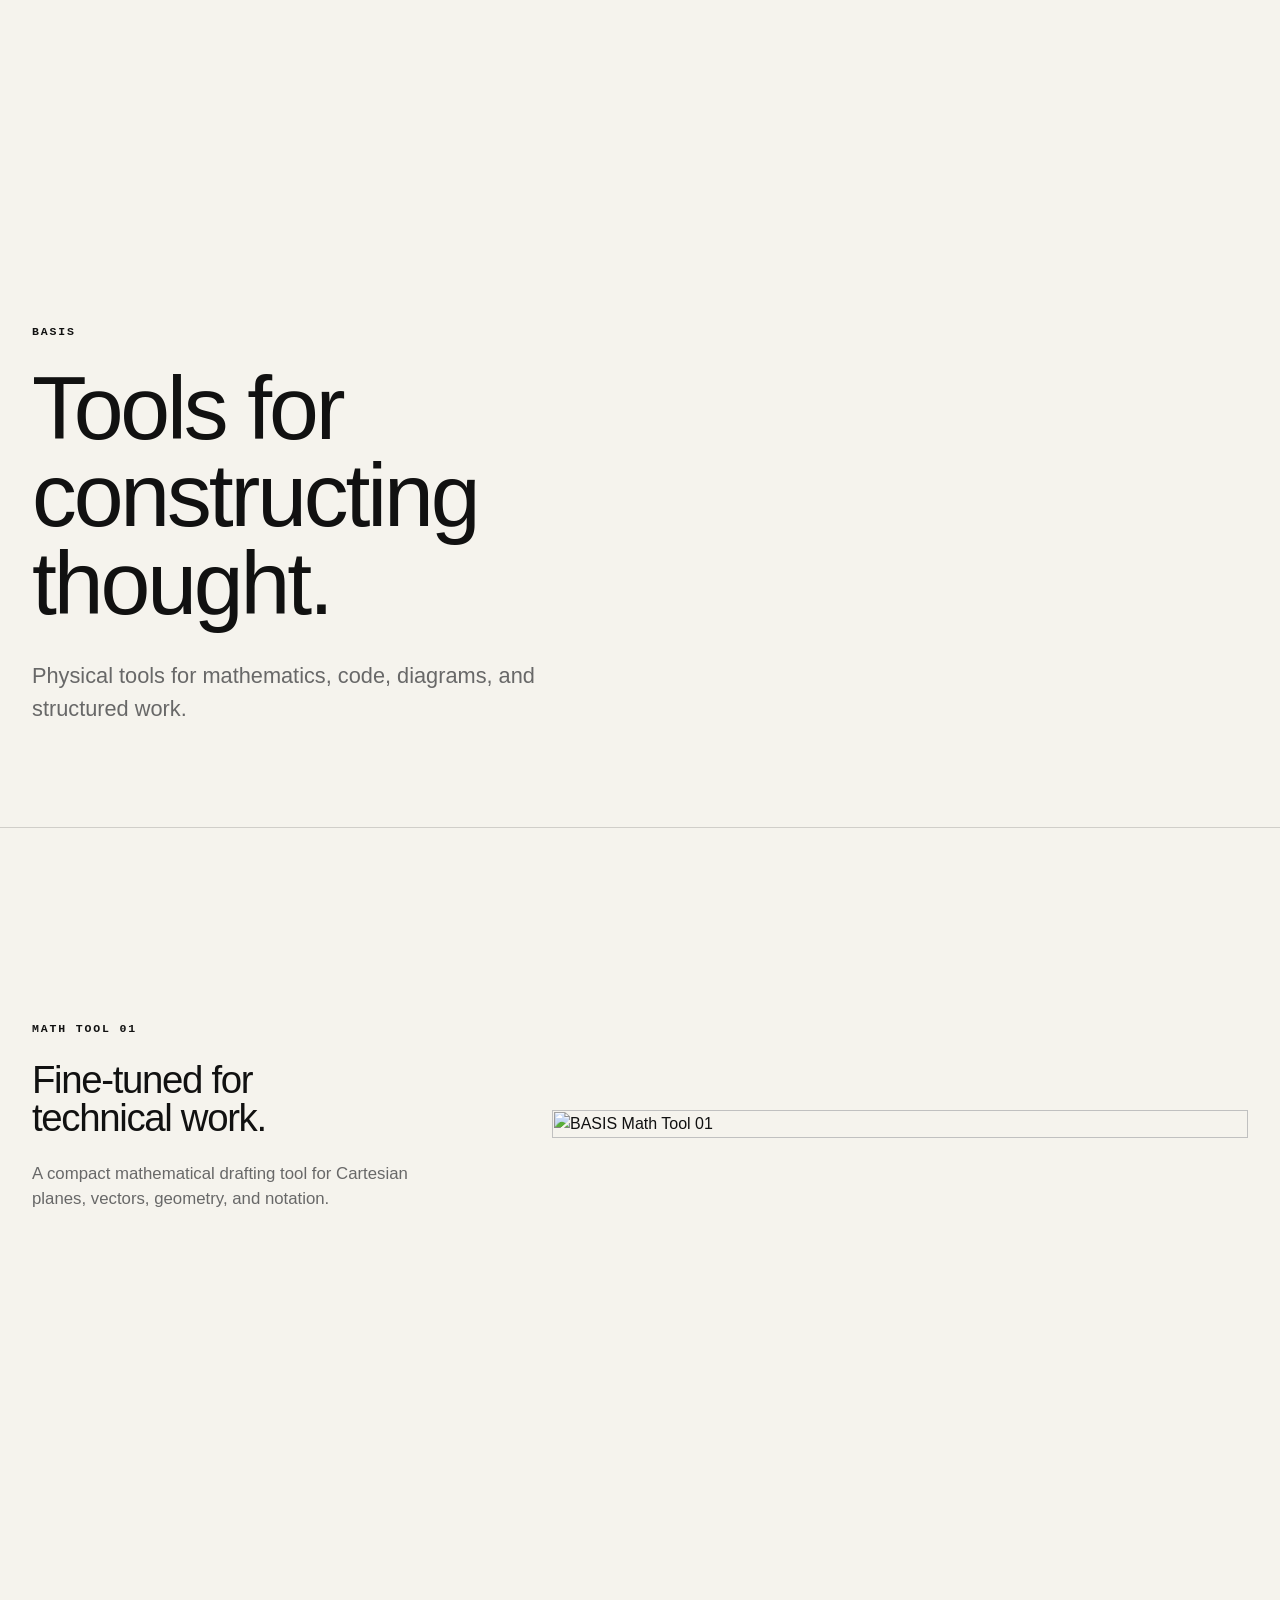
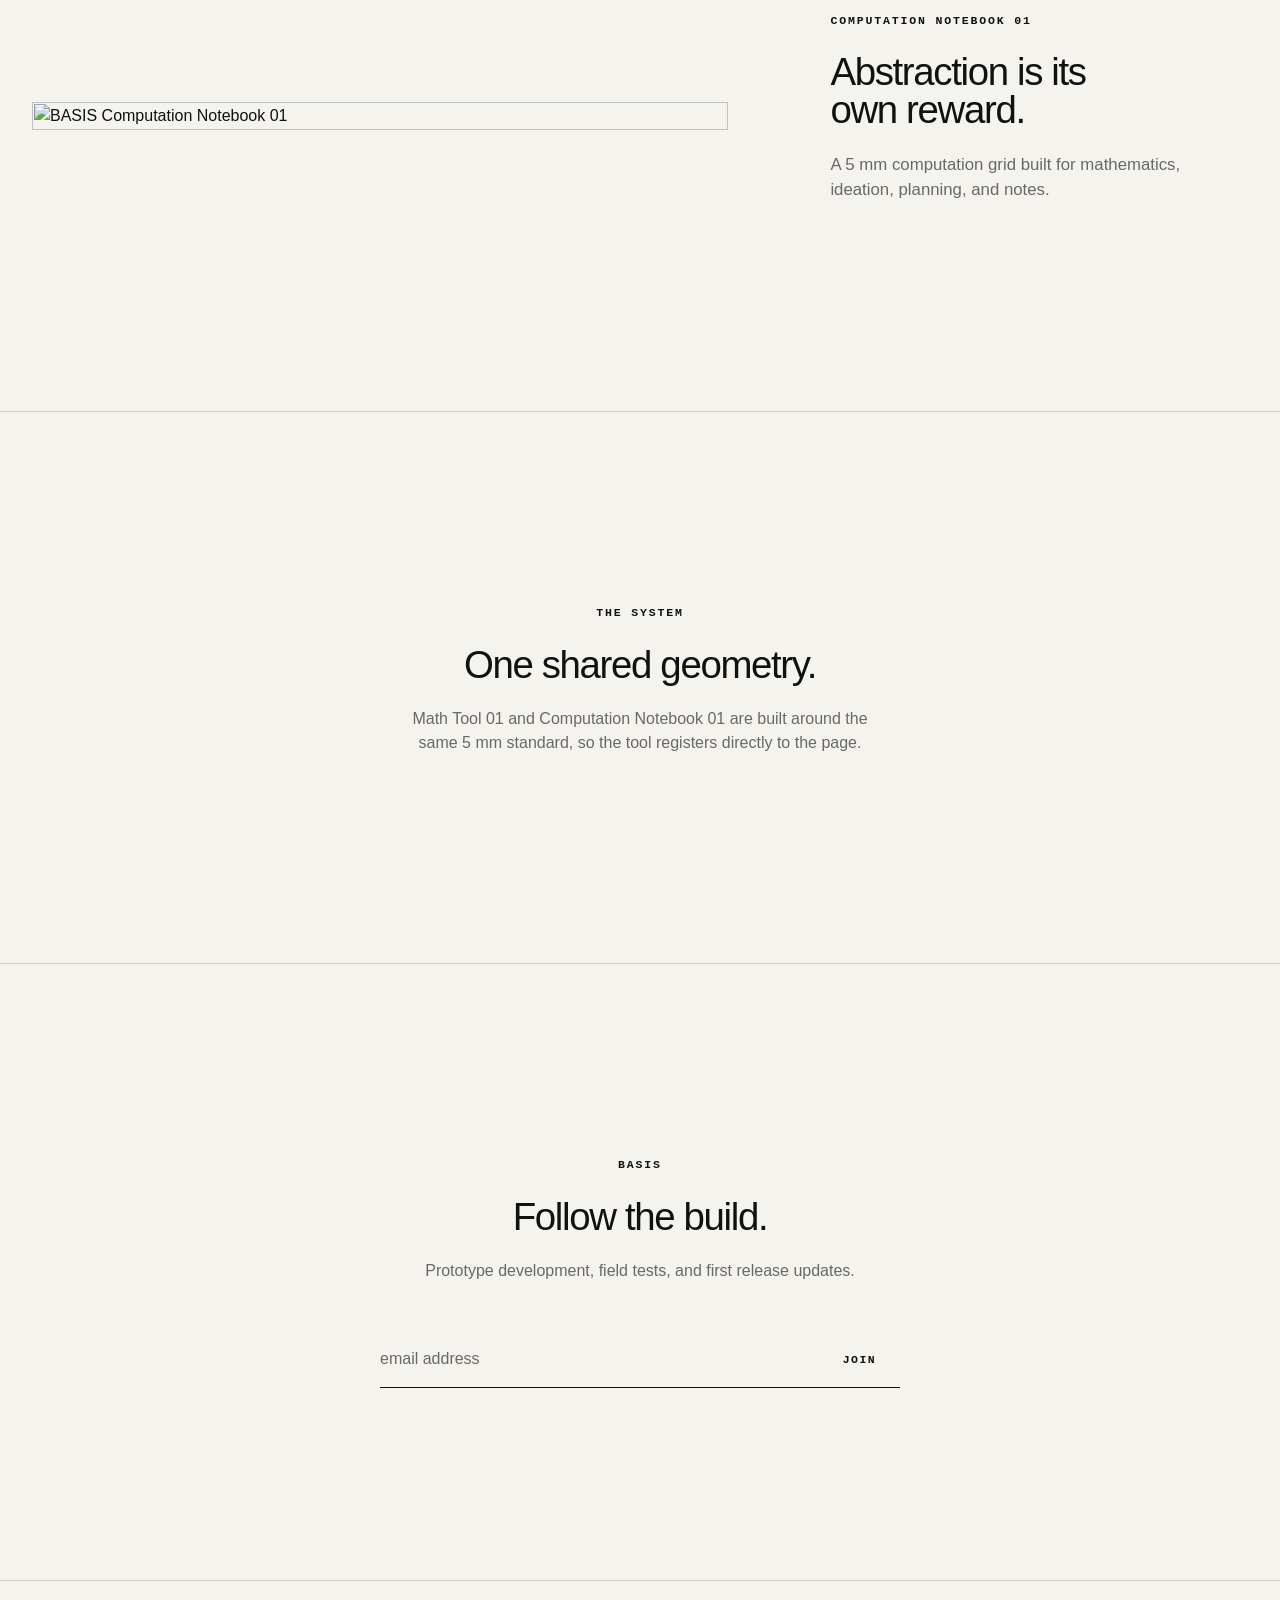
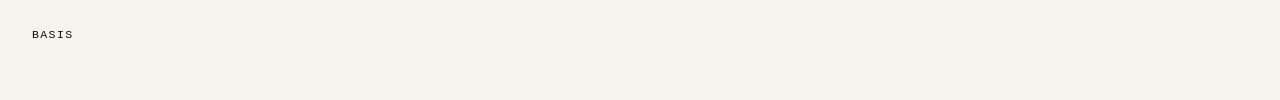
==== basis.html @ 5a394c7c "update 08.17" ====
<link rel="stylesheet" href="basis.css">

<!DOCTYPE html>
<html lang="en">
<head>
  <meta charset="UTF-8">
  <meta name="viewport" content="width=device-width, initial-scale=1.0">
  <title>BASIS — Fine-tuned for technical work</title>
  <link rel="stylesheet" href="basis.css">
</head>

<body>

  <header class="hero">
    <div class="hero-inner">
      <p class="eyebrow">BASIS</p>
      <h1>Tools for constructing thought.</h1>
      <p class="hero-copy">
        Physical tools for mathematics, code, diagrams, and structured work.
      </p>
    </div>
  </header>

  <main>

    <section class="product-section">
      <div class="product-copy">
        <p class="eyebrow">MATH TOOL 01</p>
        <h2>Fine-tuned for technical work.</h2>
        <p>
          A compact mathematical drafting tool for Cartesian planes,
          vectors, geometry, and notation.
        </p>
      </div>

      <div class="product-image">
        <img src="assets/math-tool.png" alt="BASIS Math Tool 01">
      </div>
    </section>

    <section class="product-section reverse">
      <div class="product-copy">
        <p class="eyebrow">COMPUTATION NOTEBOOK 01</p>
        <h2>Abstraction is its own reward.</h2>
        <p>
          A 5 mm computation grid built for mathematics, ideation,
          planning, and notes.
        </p>
      </div>

      <div class="product-image">
        <img src="assets/notebook.png" alt="BASIS Computation Notebook 01">
      </div>
    </section>

    <section class="system-section">
      <p class="eyebrow">THE SYSTEM</p>
      <h2>One shared geometry.</h2>
      <p>
        Math Tool 01 and Computation Notebook 01 are built around the
        same 5 mm standard, so the tool registers directly to the page.
      </p>
    </section>

    <section class="signup-section">
      <p class="eyebrow">BASIS</p>
      <h2>Follow the build.</h2>
      <p>Prototype development, field tests, and first release updates.</p>

      <form>
        <input type="email" placeholder="email address">
        <button type="submit">Join</button>
      </form>
    </section>

  </main>

  <footer>
    <p>BASIS</p>
  </footer>

</body>
</html>
---- basis.css ----
/* =========================================================
   BASIS
   Global stylesheet / design system
   ========================================================= */


/* =========================================================
   1. DESIGN TOKENS
   Change these first when modifying the whole site.
   ========================================================= */

:root {
  /* Color */
  --color-bg: #f5f3ed;
  --color-surface: #ffffff;
  --color-text: #111111;
  --color-text-muted: #686868;
  --color-line: rgba(17, 17, 17, 0.16);
  --color-line-strong: rgba(17, 17, 17, 0.38);
  --color-inverse: #f5f3ed;

  /* Typography */
  --font-sans:
    "Helvetica Neue",
    Helvetica,
    Arial,
    sans-serif;

  --font-mono:
    "SFMono-Regular",
    Consolas,
    "Liberation Mono",
    Menlo,
    monospace;

  --font-size-xs: 0.72rem;
  --font-size-sm: 0.88rem;
  --font-size-base: 1rem;
  --font-size-md: 1.2rem;
  --font-size-lg: clamp(1.8rem, 3vw, 3rem);
  --font-size-xl: clamp(3rem, 7vw, 7rem);

  /* Width */
  --container-width: 1280px;
  --container-narrow: 760px;

  /* Spacing */
  --space-1: 0.5rem;
  --space-2: 0.75rem;
  --space-3: 1rem;
  --space-4: 1.5rem;
  --space-5: 2rem;
  --space-6: 3rem;
  --space-7: 5rem;
  --space-8: 8rem;
  --space-9: 12rem;

  /* Shape */
  --radius-sm: 4px;
  --radius-md: 8px;

  /* Motion */
  --transition-fast: 160ms ease;
  --transition-base: 280ms ease;

  /* Grid */
  --basis-grid-size: 20px;
  --basis-grid-color: rgba(17, 17, 17, 0.045);
}


/* =========================================================
   2. RESET
   ========================================================= */

*,
*::before,
*::after {
  box-sizing: border-box;
}

html {
  scroll-behavior: smooth;
}

body {
  margin: 0;
  background: var(--color-bg);
  color: var(--color-text);
  font-family: var(--font-sans);
  font-size: var(--font-size-base);
  line-height: 1.5;
  -webkit-font-smoothing: antialiased;
  text-rendering: optimizeLegibility;
}

img,
svg,
video {
  display: block;
  max-width: 100%;
}

img {
  height: auto;
}

button,
input,
textarea,
select {
  font: inherit;
}

a {
  color: inherit;
  text-decoration: none;
}

p,
h1,
h2,
h3,
h4 {
  margin-top: 0;
}

button {
  cursor: pointer;
}


/* =========================================================
   3. GLOBAL TYPOGRAPHY
   ========================================================= */

h1,
h2,
h3 {
  font-weight: 500;
  letter-spacing: -0.035em;
  line-height: 0.98;
}

h1 {
  font-size: var(--font-size-xl);
  max-width: 11ch;
  margin-bottom: var(--space-5);
}

h2 {
  font-size: var(--font-size-lg);
  max-width: 14ch;
  margin-bottom: var(--space-4);
}

h3 {
  font-size: var(--font-size-md);
}

p {
  max-width: 58ch;
}

.eyebrow {
  margin-bottom: var(--space-4);

  font-family: var(--font-mono);
  font-size: var(--font-size-xs);
  font-weight: 600;
  letter-spacing: 0.16em;
  text-transform: uppercase;
}

.text-muted {
  color: var(--color-text-muted);
}

.text-mono {
  font-family: var(--font-mono);
}


/* =========================================================
   4. SITE-WIDE LAYOUT HOOKS
   ========================================================= */

.container {
  width: min(
    calc(100% - 2 * var(--space-5)),
    var(--container-width)
  );

  margin-inline: auto;
}

.container-narrow {
  width: min(
    calc(100% - 2 * var(--space-5)),
    var(--container-narrow)
  );

  margin-inline: auto;
}

.section {
  padding-block: var(--space-8);
}

.section-large {
  padding-block: var(--space-9);
}

.section-border {
  border-top: 1px solid var(--color-line);
}

.section-dark {
  background: var(--color-text);
  color: var(--color-inverse);
}


/* =========================================================
   5. OPTIONAL BASIS GRID
   Add class="basis-grid" to any section.
   ========================================================= */

.basis-grid {
  background-image:
    linear-gradient(
      to right,
      var(--basis-grid-color) 1px,
      transparent 1px
    ),
    linear-gradient(
      to bottom,
      var(--basis-grid-color) 1px,
      transparent 1px
    );

  background-size:
    var(--basis-grid-size)
    var(--basis-grid-size);
}


/* =========================================================
   6. HERO
   ========================================================= */

.hero {
  min-height: 92vh;

  display: flex;
  align-items: flex-end;

  padding:
    var(--space-7)
    var(--space-5);

  border-bottom: 1px solid var(--color-line);
}

.hero-inner {
  width: min(100%, var(--container-width));
  margin-inline: auto;
}

.hero-copy {
  max-width: 42ch;

  font-size: clamp(1.05rem, 1.7vw, 1.45rem);
  color: var(--color-text-muted);
}


/* =========================================================
   7. PRODUCT SECTIONS
   Reusable for any future BASIS product.
   ========================================================= */

.product-section {
  width: min(
    calc(100% - 2 * var(--space-5)),
    var(--container-width)
  );

  margin-inline: auto;

  display: grid;
  grid-template-columns: minmax(260px, 0.75fr) minmax(0, 1.25fr);
  align-items: center;
  gap: clamp(3rem, 8vw, 9rem);

  padding-block: var(--space-9);
}

.product-section.reverse {
  grid-template-columns: minmax(0, 1.25fr) minmax(260px, 0.75fr);
}

.product-section.reverse .product-copy {
  order: 2;
}

.product-section.reverse .product-image {
  order: 1;
}

.product-copy p:not(.eyebrow) {
  color: var(--color-text-muted);
  font-size: 1.05rem;
}

.product-image {
  display: flex;
  align-items: center;
  justify-content: center;
}

.product-image img {
  width: 100%;
  object-fit: contain;

  transition:
    transform var(--transition-base),
    opacity var(--transition-base);
}

.product-image:hover img {
  transform: scale(1.012);
}


/* =========================================================
   8. GENERIC TWO-COLUMN LAYOUT
   Useful as the site expands.
   ========================================================= */

.split {
  display: grid;
  grid-template-columns: repeat(2, minmax(0, 1fr));
  gap: clamp(2rem, 7vw, 7rem);
}

.split-center {
  align-items: center;
}

.split-start {
  align-items: start;
}


/* =========================================================
   9. FEATURE / SPEC BLOCKS
   Future use for stencil specs, notebook details, etc.
   ========================================================= */

.feature-grid {
  display: grid;
  grid-template-columns: repeat(3, minmax(0, 1fr));
  gap: 1px;

  background: var(--color-line);
  border: 1px solid var(--color-line);
}

.feature {
  padding: var(--space-5);
  background: var(--color-bg);
}

.feature-label {
  margin-bottom: var(--space-3);

  font-family: var(--font-mono);
  font-size: var(--font-size-xs);
  letter-spacing: 0.12em;
  text-transform: uppercase;
}

.feature-value {
  margin: 0;
  font-size: var(--font-size-md);
}


/* =========================================================
   10. SYSTEM SECTION
   ========================================================= */

.system-section {
  padding:
    var(--space-9)
    var(--space-5);

  border-top: 1px solid var(--color-line);
  border-bottom: 1px solid var(--color-line);

  text-align: center;
}

.system-section > * {
  margin-inline: auto;
}

.system-section h2 {
  max-width: none;
}

.system-section p:not(.eyebrow) {
  max-width: 52ch;
  color: var(--color-text-muted);
}


/* =========================================================
   11. SIGNUP SECTION
   ========================================================= */

.signup-section {
  padding:
    var(--space-9)
    var(--space-5);

  text-align: center;
}

.signup-section > * {
  margin-inline: auto;
}

.signup-section h2 {
  max-width: none;
}

.signup-section p:not(.eyebrow) {
  color: var(--color-text-muted);
}

.signup-section form {
  width: min(100%, 520px);

  margin:
    var(--space-6)
    auto
    0;

  display: grid;
  grid-template-columns: 1fr auto;

  border-bottom: 1px solid var(--color-text);
}

.signup-section input {
  width: 100%;

  padding:
    var(--space-3)
    0;

  border: 0;
  outline: 0;

  background: transparent;
  color: var(--color-text);
}

.signup-section input::placeholder {
  color: var(--color-text-muted);
}

.signup-section button {
  padding:
    var(--space-3)
    var(--space-4);

  border: 0;

  background: transparent;
  color: var(--color-text);

  font-family: var(--font-mono);
  font-size: var(--font-size-xs);
  font-weight: 600;
  letter-spacing: 0.12em;
  text-transform: uppercase;

  transition: opacity var(--transition-fast);
}

.signup-section button:hover {
  opacity: 0.5;
}


/* =========================================================
   12. BUTTONS
   Reusable for future commerce / product pages.
   ========================================================= */

.button {
  display: inline-flex;
  align-items: center;
  justify-content: center;

  min-height: 46px;

  padding:
    0
    var(--space-5);

  border: 1px solid var(--color-text);

  background: var(--color-text);
  color: var(--color-inverse);

  font-family: var(--font-mono);
  font-size: var(--font-size-xs);
  font-weight: 600;
  letter-spacing: 0.1em;
  text-transform: uppercase;

  transition:
    background var(--transition-fast),
    color var(--transition-fast);
}

.button:hover {
  background: transparent;
  color: var(--color-text);
}

.button-outline {
  background: transparent;
  color: var(--color-text);
}

.button-outline:hover {
  background: var(--color-text);
  color: var(--color-inverse);
}


/* =========================================================
   13. PRODUCT META / SPECS
   ========================================================= */

.product-meta {
  display: flex;
  flex-wrap: wrap;
  gap:
    var(--space-2)
    var(--space-5);

  margin-top: var(--space-5);

  font-family: var(--font-mono);
  font-size: var(--font-size-xs);
  color: var(--color-text-muted);
  text-transform: uppercase;
  letter-spacing: 0.08em;
}

.rule {
  width: 100%;
  height: 1px;

  margin-block: var(--space-5);

  background: var(--color-line);
}


/* =========================================================
   14. FOOTER
   ========================================================= */

footer {
  display: flex;
  justify-content: space-between;
  align-items: center;

  min-height: 120px;

  padding:
    var(--space-5);

  border-top: 1px solid var(--color-line);

  font-family: var(--font-mono);
  font-size: var(--font-size-xs);
  letter-spacing: 0.12em;
  text-transform: uppercase;
}


/* =========================================================
   15. RESPONSIVE
   ========================================================= */

@media (max-width: 800px) {

  :root {
    --space-8: 6rem;
    --space-9: 7rem;
  }

  .hero {
    min-height: 82vh;
  }

  .product-section,
  .product-section.reverse,
  .split {
    grid-template-columns: 1fr;
  }

  .product-section {
    gap: var(--space-6);
  }

  .product-section.reverse .product-copy,
  .product-section.reverse .product-image {
    order: initial;
  }

  .feature-grid {
    grid-template-columns: 1fr;
  }

  .signup-section form {
    grid-template-columns: 1fr;
    border-bottom: 0;
  }

  .signup-section input {
    border-bottom: 1px solid var(--color-text);
  }

  .signup-section button {
    margin-top: var(--space-3);
    border: 1px solid var(--color-text);
  }
}


@media (max-width: 520px) {

  :root {
    --space-5: 1.25rem;
  }

  h1 {
    font-size: clamp(2.8rem, 16vw, 4.6rem);
  }

  .hero {
    padding-bottom: var(--space-6);
  }

  .product-section {
    padding-block: var(--space-8);
  }

  footer {
    align-items: flex-start;
    flex-direction: column;
    gap: var(--space-3);
  }
}


/* =========================================================
   16. ACCESSIBILITY / MOTION
   ========================================================= */

:focus-visible {
  outline: 2px solid var(--color-text);
  outline-offset: 4px;
}

@media (prefers-reduced-motion: reduce) {

  *,
  *::before,
  *::after {
    scroll-behavior: auto !important;
    transition-duration: 0.01ms !important;
    animation-duration: 0.01ms !important;
    animation-iteration-count: 1 !important;
  }
}
---- basis.css ----
/* =========================================================
   BASIS
   Global stylesheet / design system
   ========================================================= */


/* =========================================================
   1. DESIGN TOKENS
   Change these first when modifying the whole site.
   ========================================================= */

:root {
  /* Color */
  --color-bg: #f5f3ed;
  --color-surface: #ffffff;
  --color-text: #111111;
  --color-text-muted: #686868;
  --color-line: rgba(17, 17, 17, 0.16);
  --color-line-strong: rgba(17, 17, 17, 0.38);
  --color-inverse: #f5f3ed;

  /* Typography */
  --font-sans:
    "Helvetica Neue",
    Helvetica,
    Arial,
    sans-serif;

  --font-mono:
    "SFMono-Regular",
    Consolas,
    "Liberation Mono",
    Menlo,
    monospace;

  --font-size-xs: 0.72rem;
  --font-size-sm: 0.88rem;
  --font-size-base: 1rem;
  --font-size-md: 1.2rem;
  --font-size-lg: clamp(1.8rem, 3vw, 3rem);
  --font-size-xl: clamp(3rem, 7vw, 7rem);

  /* Width */
  --container-width: 1280px;
  --container-narrow: 760px;

  /* Spacing */
  --space-1: 0.5rem;
  --space-2: 0.75rem;
  --space-3: 1rem;
  --space-4: 1.5rem;
  --space-5: 2rem;
  --space-6: 3rem;
  --space-7: 5rem;
  --space-8: 8rem;
  --space-9: 12rem;

  /* Shape */
  --radius-sm: 4px;
  --radius-md: 8px;

  /* Motion */
  --transition-fast: 160ms ease;
  --transition-base: 280ms ease;

  /* Grid */
  --basis-grid-size: 20px;
  --basis-grid-color: rgba(17, 17, 17, 0.045);
}


/* =========================================================
   2. RESET
   ========================================================= */

*,
*::before,
*::after {
  box-sizing: border-box;
}

html {
  scroll-behavior: smooth;
}

body {
  margin: 0;
  background: var(--color-bg);
  color: var(--color-text);
  font-family: var(--font-sans);
  font-size: var(--font-size-base);
  line-height: 1.5;
  -webkit-font-smoothing: antialiased;
  text-rendering: optimizeLegibility;
}

img,
svg,
video {
  display: block;
  max-width: 100%;
}

img {
  height: auto;
}

button,
input,
textarea,
select {
  font: inherit;
}

a {
  color: inherit;
  text-decoration: none;
}

p,
h1,
h2,
h3,
h4 {
  margin-top: 0;
}

button {
  cursor: pointer;
}


/* =========================================================
   3. GLOBAL TYPOGRAPHY
   ========================================================= */

h1,
h2,
h3 {
  font-weight: 500;
  letter-spacing: -0.035em;
  line-height: 0.98;
}

h1 {
  font-size: var(--font-size-xl);
  max-width: 11ch;
  margin-bottom: var(--space-5);
}

h2 {
  font-size: var(--font-size-lg);
  max-width: 14ch;
  margin-bottom: var(--space-4);
}

h3 {
  font-size: var(--font-size-md);
}

p {
  max-width: 58ch;
}

.eyebrow {
  margin-bottom: var(--space-4);

  font-family: var(--font-mono);
  font-size: var(--font-size-xs);
  font-weight: 600;
  letter-spacing: 0.16em;
  text-transform: uppercase;
}

.text-muted {
  color: var(--color-text-muted);
}

.text-mono {
  font-family: var(--font-mono);
}


/* =========================================================
   4. SITE-WIDE LAYOUT HOOKS
   ========================================================= */

.container {
  width: min(
    calc(100% - 2 * var(--space-5)),
    var(--container-width)
  );

  margin-inline: auto;
}

.container-narrow {
  width: min(
    calc(100% - 2 * var(--space-5)),
    var(--container-narrow)
  );

  margin-inline: auto;
}

.section {
  padding-block: var(--space-8);
}

.section-large {
  padding-block: var(--space-9);
}

.section-border {
  border-top: 1px solid var(--color-line);
}

.section-dark {
  background: var(--color-text);
  color: var(--color-inverse);
}


/* =========================================================
   5. OPTIONAL BASIS GRID
   Add class="basis-grid" to any section.
   ========================================================= */

.basis-grid {
  background-image:
    linear-gradient(
      to right,
      var(--basis-grid-color) 1px,
      transparent 1px
    ),
    linear-gradient(
      to bottom,
      var(--basis-grid-color) 1px,
      transparent 1px
    );

  background-size:
    var(--basis-grid-size)
    var(--basis-grid-size);
}


/* =========================================================
   6. HERO
   ========================================================= */

.hero {
  min-height: 92vh;

  display: flex;
  align-items: flex-end;

  padding:
    var(--space-7)
    var(--space-5);

  border-bottom: 1px solid var(--color-line);
}

.hero-inner {
  width: min(100%, var(--container-width));
  margin-inline: auto;
}

.hero-copy {
  max-width: 42ch;

  font-size: clamp(1.05rem, 1.7vw, 1.45rem);
  color: var(--color-text-muted);
}


/* =========================================================
   7. PRODUCT SECTIONS
   Reusable for any future BASIS product.
   ========================================================= */

.product-section {
  width: min(
    calc(100% - 2 * var(--space-5)),
    var(--container-width)
  );

  margin-inline: auto;

  display: grid;
  grid-template-columns: minmax(260px, 0.75fr) minmax(0, 1.25fr);
  align-items: center;
  gap: clamp(3rem, 8vw, 9rem);

  padding-block: var(--space-9);
}

.product-section.reverse {
  grid-template-columns: minmax(0, 1.25fr) minmax(260px, 0.75fr);
}

.product-section.reverse .product-copy {
  order: 2;
}

.product-section.reverse .product-image {
  order: 1;
}

.product-copy p:not(.eyebrow) {
  color: var(--color-text-muted);
  font-size: 1.05rem;
}

.product-image {
  display: flex;
  align-items: center;
  justify-content: center;
}

.product-image img {
  width: 100%;
  object-fit: contain;

  transition:
    transform var(--transition-base),
    opacity var(--transition-base);
}

.product-image:hover img {
  transform: scale(1.012);
}


/* =========================================================
   8. GENERIC TWO-COLUMN LAYOUT
   Useful as the site expands.
   ========================================================= */

.split {
  display: grid;
  grid-template-columns: repeat(2, minmax(0, 1fr));
  gap: clamp(2rem, 7vw, 7rem);
}

.split-center {
  align-items: center;
}

.split-start {
  align-items: start;
}


/* =========================================================
   9. FEATURE / SPEC BLOCKS
   Future use for stencil specs, notebook details, etc.
   ========================================================= */

.feature-grid {
  display: grid;
  grid-template-columns: repeat(3, minmax(0, 1fr));
  gap: 1px;

  background: var(--color-line);
  border: 1px solid var(--color-line);
}

.feature {
  padding: var(--space-5);
  background: var(--color-bg);
}

.feature-label {
  margin-bottom: var(--space-3);

  font-family: var(--font-mono);
  font-size: var(--font-size-xs);
  letter-spacing: 0.12em;
  text-transform: uppercase;
}

.feature-value {
  margin: 0;
  font-size: var(--font-size-md);
}


/* =========================================================
   10. SYSTEM SECTION
   ========================================================= */

.system-section {
  padding:
    var(--space-9)
    var(--space-5);

  border-top: 1px solid var(--color-line);
  border-bottom: 1px solid var(--color-line);

  text-align: center;
}

.system-section > * {
  margin-inline: auto;
}

.system-section h2 {
  max-width: none;
}

.system-section p:not(.eyebrow) {
  max-width: 52ch;
  color: var(--color-text-muted);
}


/* =========================================================
   11. SIGNUP SECTION
   ========================================================= */

.signup-section {
  padding:
    var(--space-9)
    var(--space-5);

  text-align: center;
}

.signup-section > * {
  margin-inline: auto;
}

.signup-section h2 {
  max-width: none;
}

.signup-section p:not(.eyebrow) {
  color: var(--color-text-muted);
}

.signup-section form {
  width: min(100%, 520px);

  margin:
    var(--space-6)
    auto
    0;

  display: grid;
  grid-template-columns: 1fr auto;

  border-bottom: 1px solid var(--color-text);
}

.signup-section input {
  width: 100%;

  padding:
    var(--space-3)
    0;

  border: 0;
  outline: 0;

  background: transparent;
  color: var(--color-text);
}

.signup-section input::placeholder {
  color: var(--color-text-muted);
}

.signup-section button {
  padding:
    var(--space-3)
    var(--space-4);

  border: 0;

  background: transparent;
  color: var(--color-text);

  font-family: var(--font-mono);
  font-size: var(--font-size-xs);
  font-weight: 600;
  letter-spacing: 0.12em;
  text-transform: uppercase;

  transition: opacity var(--transition-fast);
}

.signup-section button:hover {
  opacity: 0.5;
}


/* =========================================================
   12. BUTTONS
   Reusable for future commerce / product pages.
   ========================================================= */

.button {
  display: inline-flex;
  align-items: center;
  justify-content: center;

  min-height: 46px;

  padding:
    0
    var(--space-5);

  border: 1px solid var(--color-text);

  background: var(--color-text);
  color: var(--color-inverse);

  font-family: var(--font-mono);
  font-size: var(--font-size-xs);
  font-weight: 600;
  letter-spacing: 0.1em;
  text-transform: uppercase;

  transition:
    background var(--transition-fast),
    color var(--transition-fast);
}

.button:hover {
  background: transparent;
  color: var(--color-text);
}

.button-outline {
  background: transparent;
  color: var(--color-text);
}

.button-outline:hover {
  background: var(--color-text);
  color: var(--color-inverse);
}


/* =========================================================
   13. PRODUCT META / SPECS
   ========================================================= */

.product-meta {
  display: flex;
  flex-wrap: wrap;
  gap:
    var(--space-2)
    var(--space-5);

  margin-top: var(--space-5);

  font-family: var(--font-mono);
  font-size: var(--font-size-xs);
  color: var(--color-text-muted);
  text-transform: uppercase;
  letter-spacing: 0.08em;
}

.rule {
  width: 100%;
  height: 1px;

  margin-block: var(--space-5);

  background: var(--color-line);
}


/* =========================================================
   14. FOOTER
   ========================================================= */

footer {
  display: flex;
  justify-content: space-between;
  align-items: center;

  min-height: 120px;

  padding:
    var(--space-5);

  border-top: 1px solid var(--color-line);

  font-family: var(--font-mono);
  font-size: var(--font-size-xs);
  letter-spacing: 0.12em;
  text-transform: uppercase;
}


/* =========================================================
   15. RESPONSIVE
   ========================================================= */

@media (max-width: 800px) {

  :root {
    --space-8: 6rem;
    --space-9: 7rem;
  }

  .hero {
    min-height: 82vh;
  }

  .product-section,
  .product-section.reverse,
  .split {
    grid-template-columns: 1fr;
  }

  .product-section {
    gap: var(--space-6);
  }

  .product-section.reverse .product-copy,
  .product-section.reverse .product-image {
    order: initial;
  }

  .feature-grid {
    grid-template-columns: 1fr;
  }

  .signup-section form {
    grid-template-columns: 1fr;
    border-bottom: 0;
  }

  .signup-section input {
    border-bottom: 1px solid var(--color-text);
  }

  .signup-section button {
    margin-top: var(--space-3);
    border: 1px solid var(--color-text);
  }
}


@media (max-width: 520px) {

  :root {
    --space-5: 1.25rem;
  }

  h1 {
    font-size: clamp(2.8rem, 16vw, 4.6rem);
  }

  .hero {
    padding-bottom: var(--space-6);
  }

  .product-section {
    padding-block: var(--space-8);
  }

  footer {
    align-items: flex-start;
    flex-direction: column;
    gap: var(--space-3);
  }
}


/* =========================================================
   16. ACCESSIBILITY / MOTION
   ========================================================= */

:focus-visible {
  outline: 2px solid var(--color-text);
  outline-offset: 4px;
}

@media (prefers-reduced-motion: reduce) {

  *,
  *::before,
  *::after {
    scroll-behavior: auto !important;
    transition-duration: 0.01ms !important;
    animation-duration: 0.01ms !important;
    animation-iteration-count: 1 !important;
  }
}
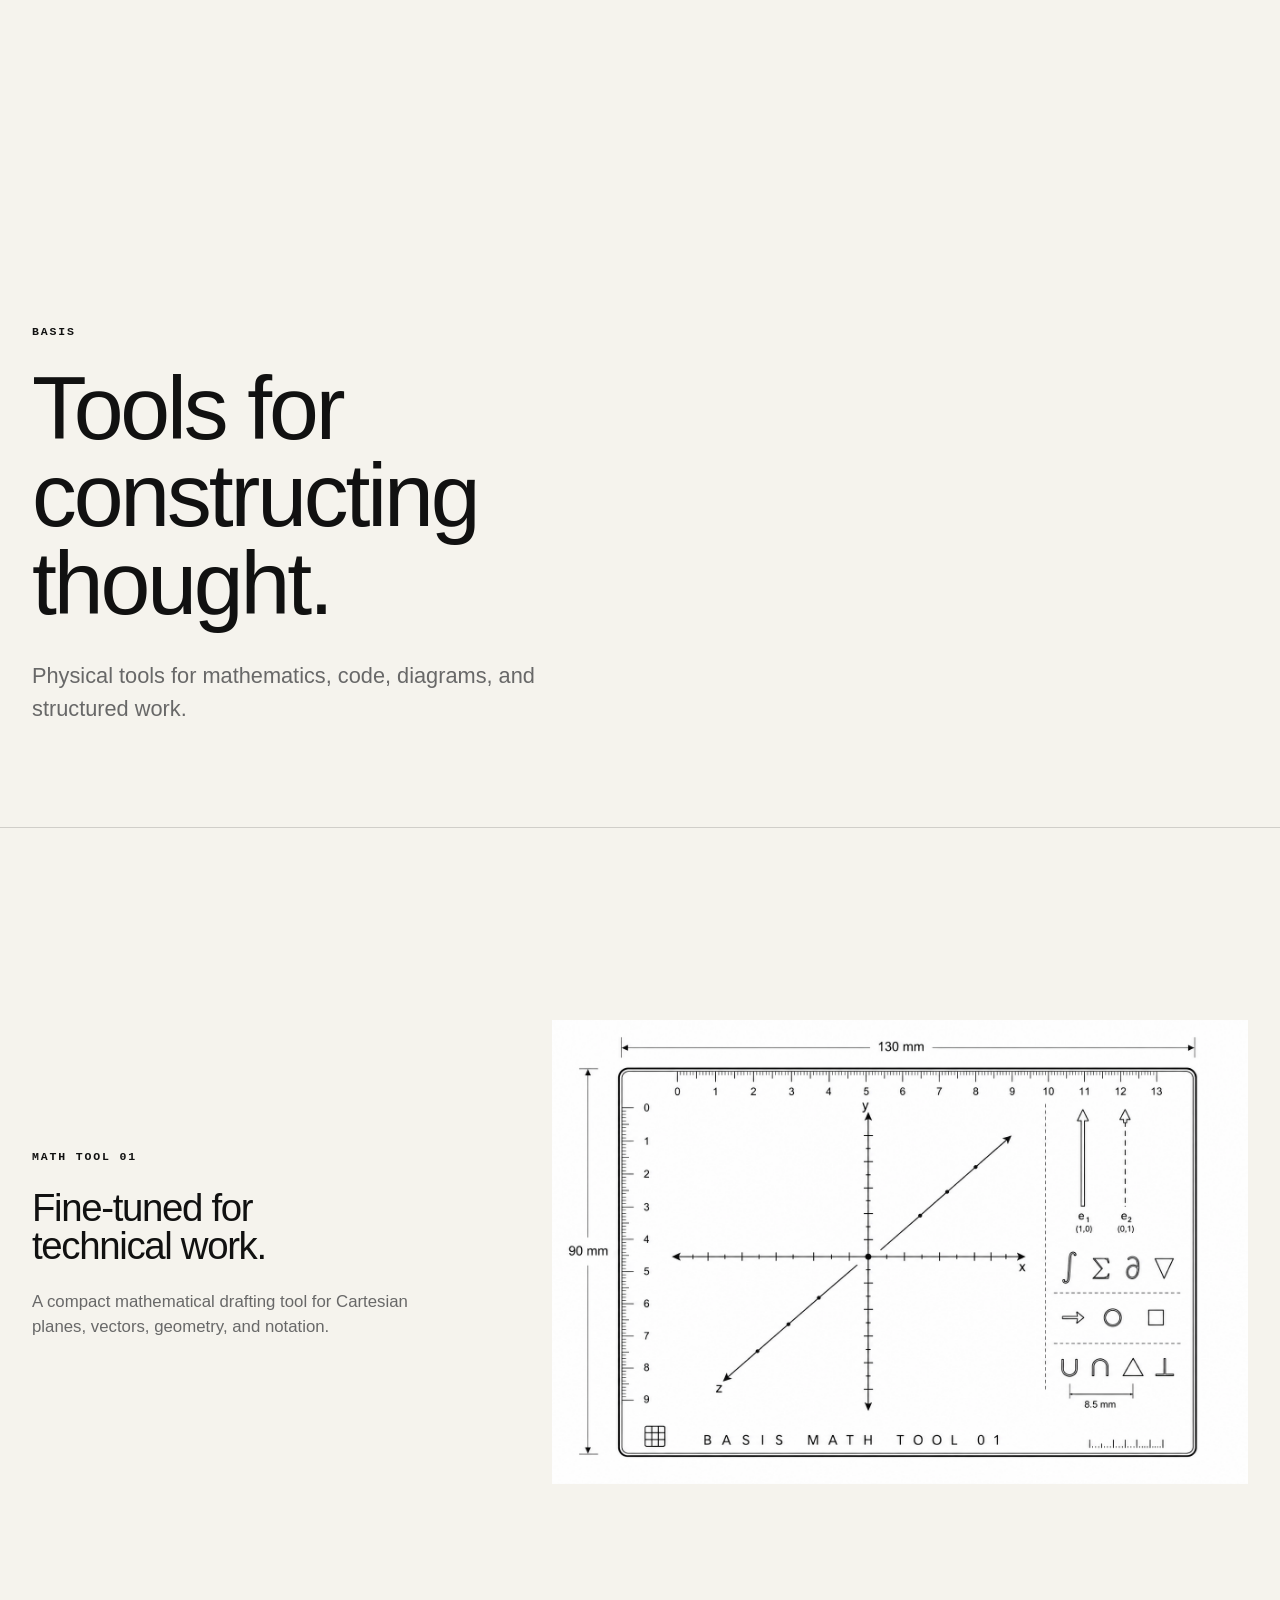
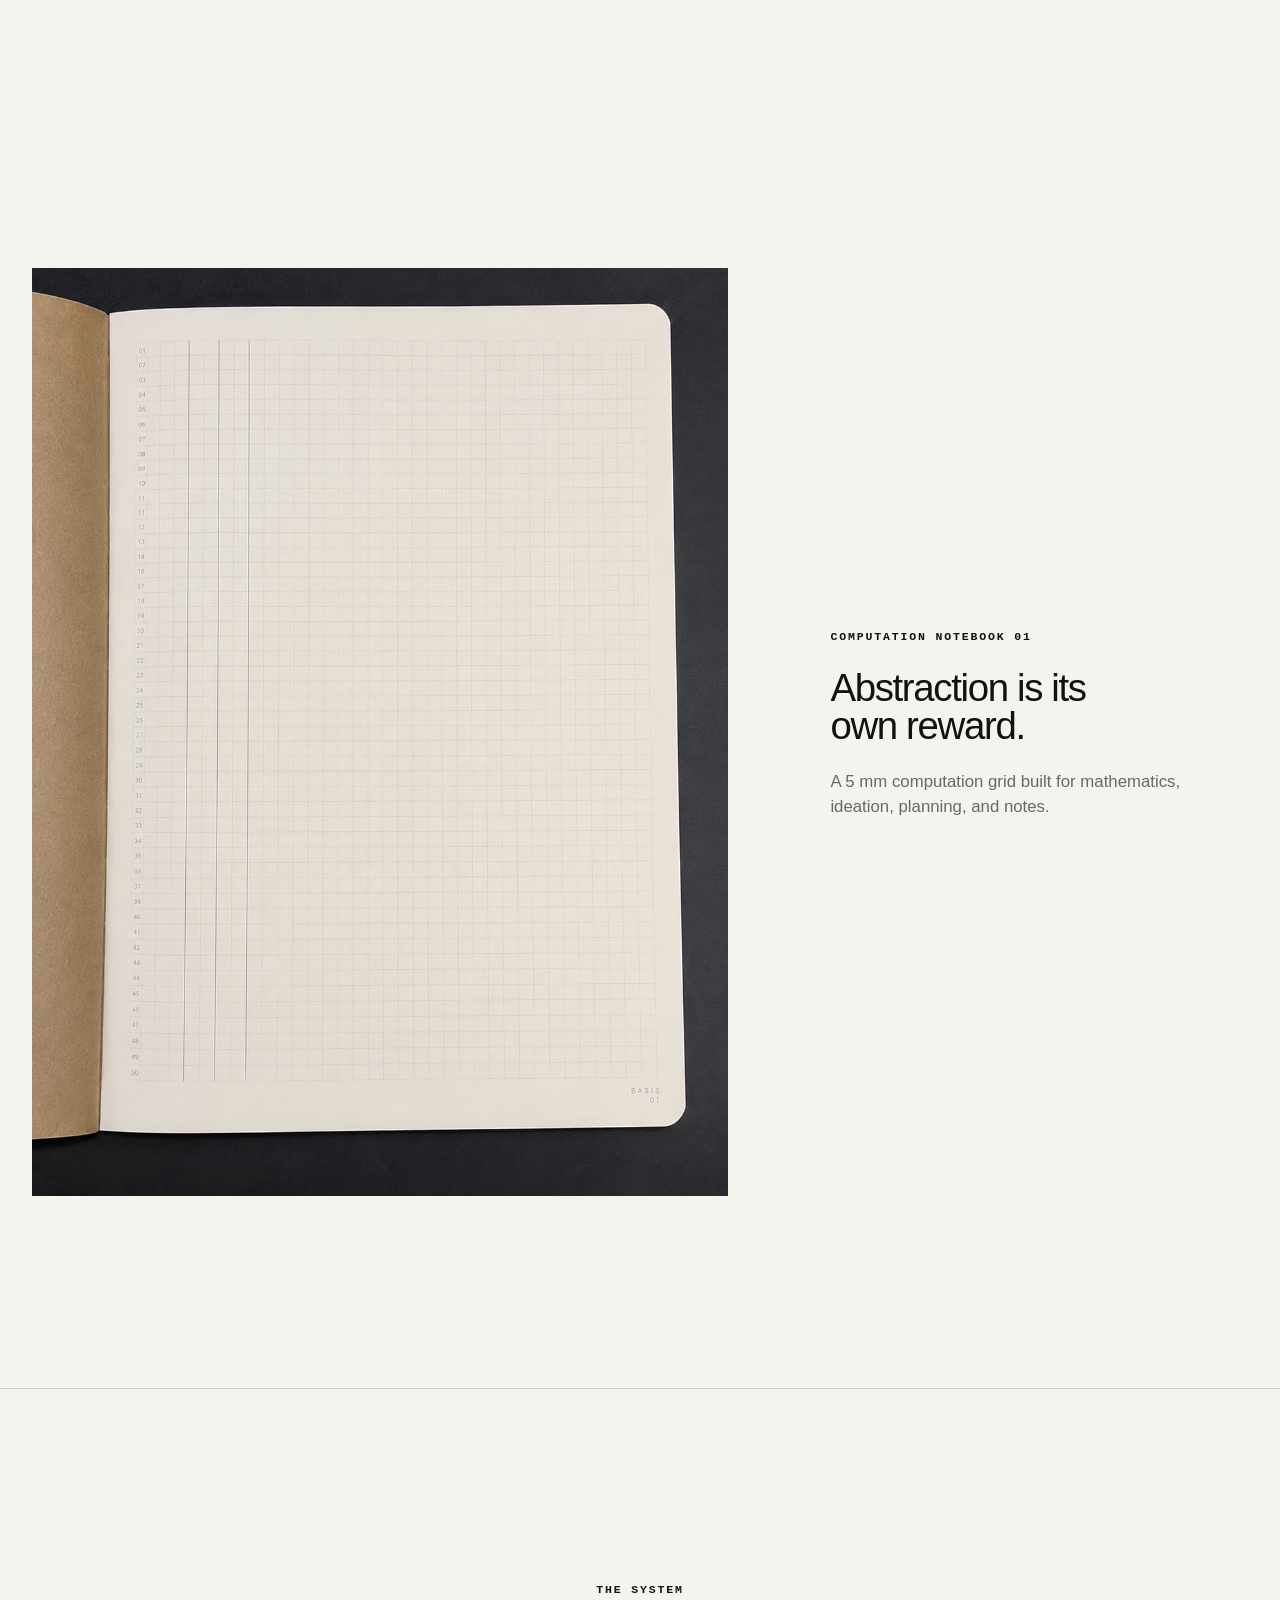
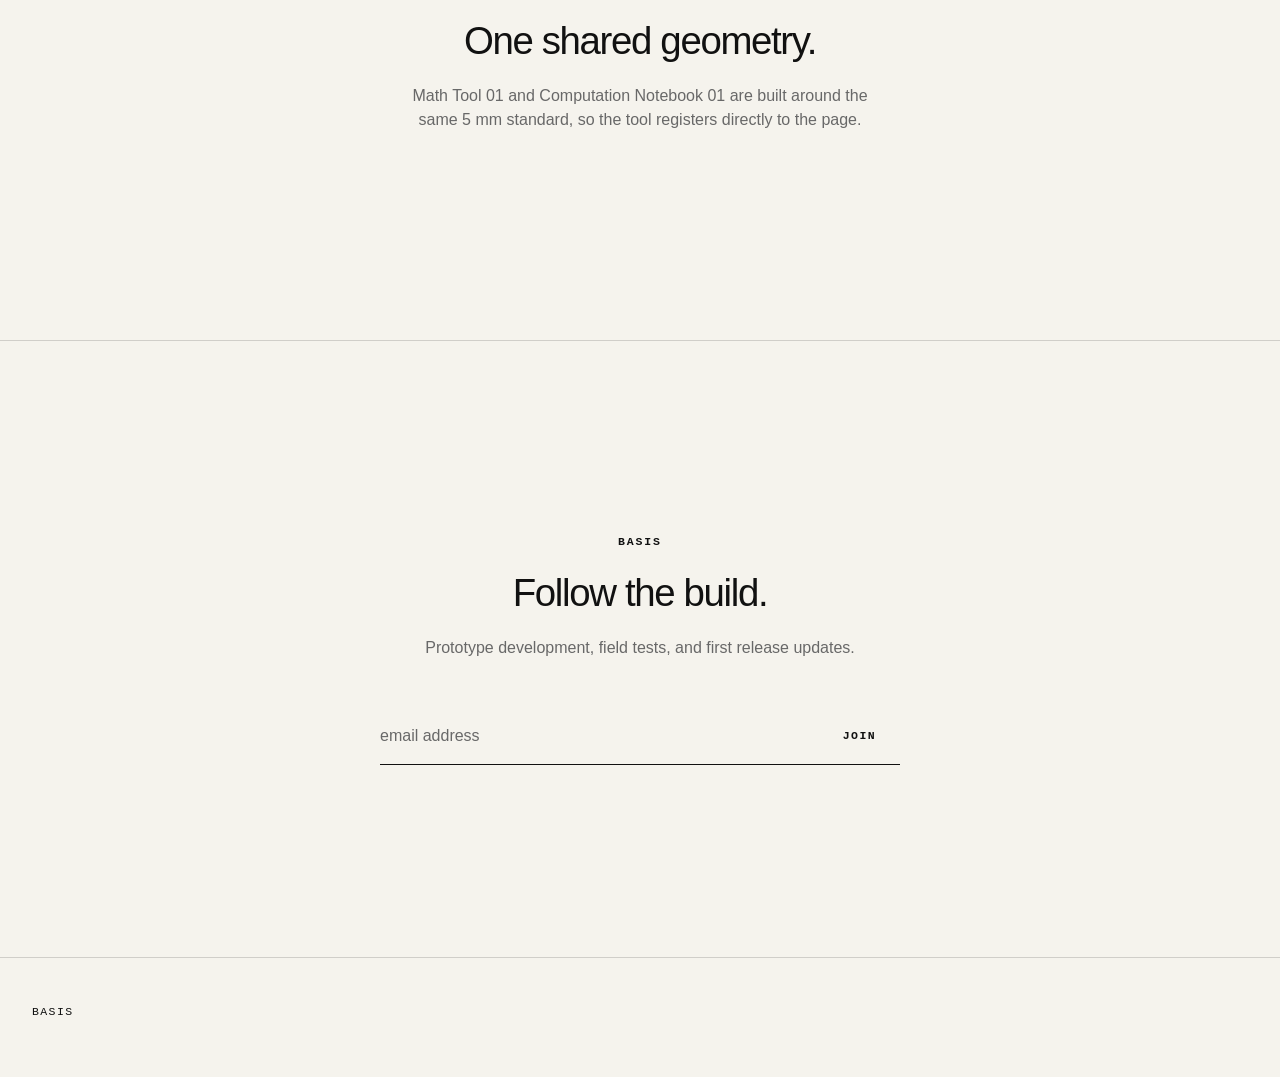
==== commit 02a42f80: "update 2" ====
--- a/basis.html
+++ b/basis.html
@@ -34,7 +34,7 @@
       </div>
 
       <div class="product-image">
-        <img src="assets/math-tool.png" alt="BASIS Math Tool 01">
+        <img src="static/math-tool.png" alt="BASIS Math Tool 01">
       </div>
     </section>
 
@@ -49,7 +49,7 @@
       </div>
 
       <div class="product-image">
-        <img src="assets/notebook.png" alt="BASIS Computation Notebook 01">
+        <img src="static/notebook.png" alt="BASIS Computation Notebook 01">
       </div>
     </section>
 
